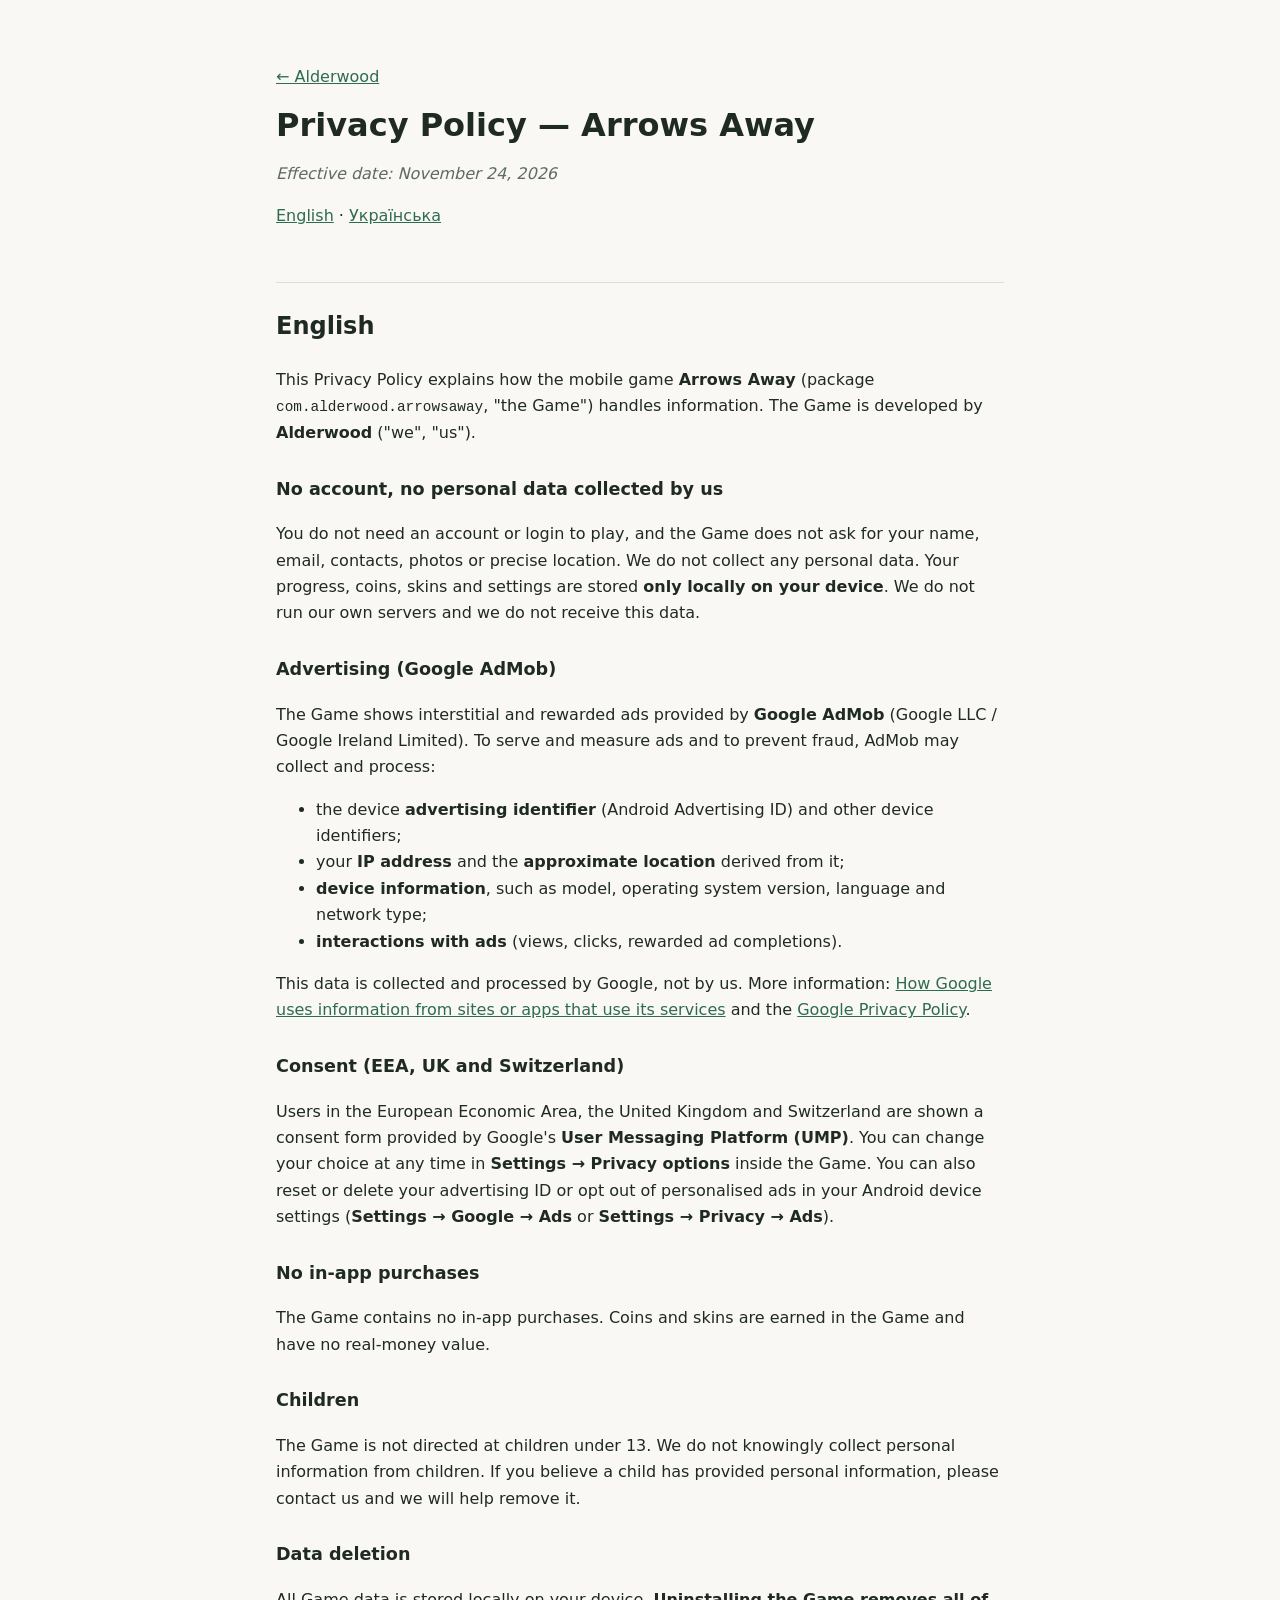
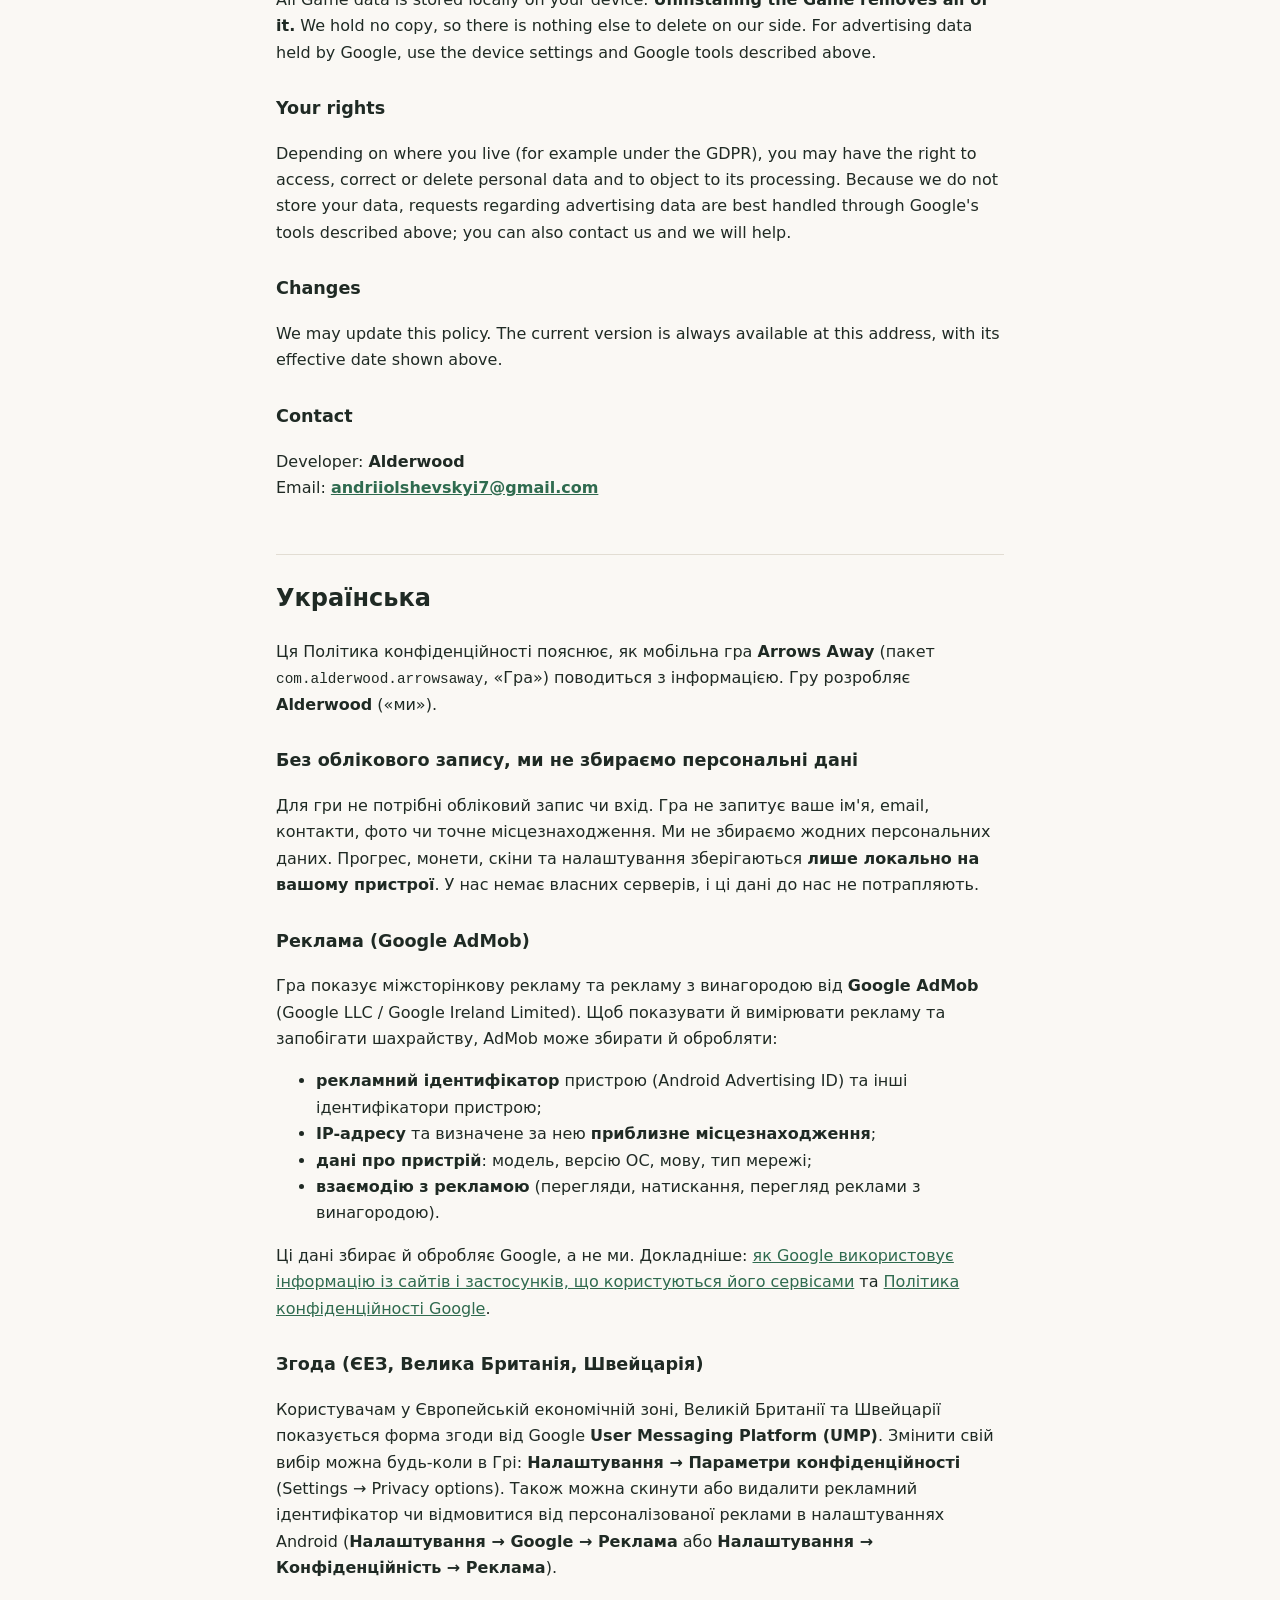
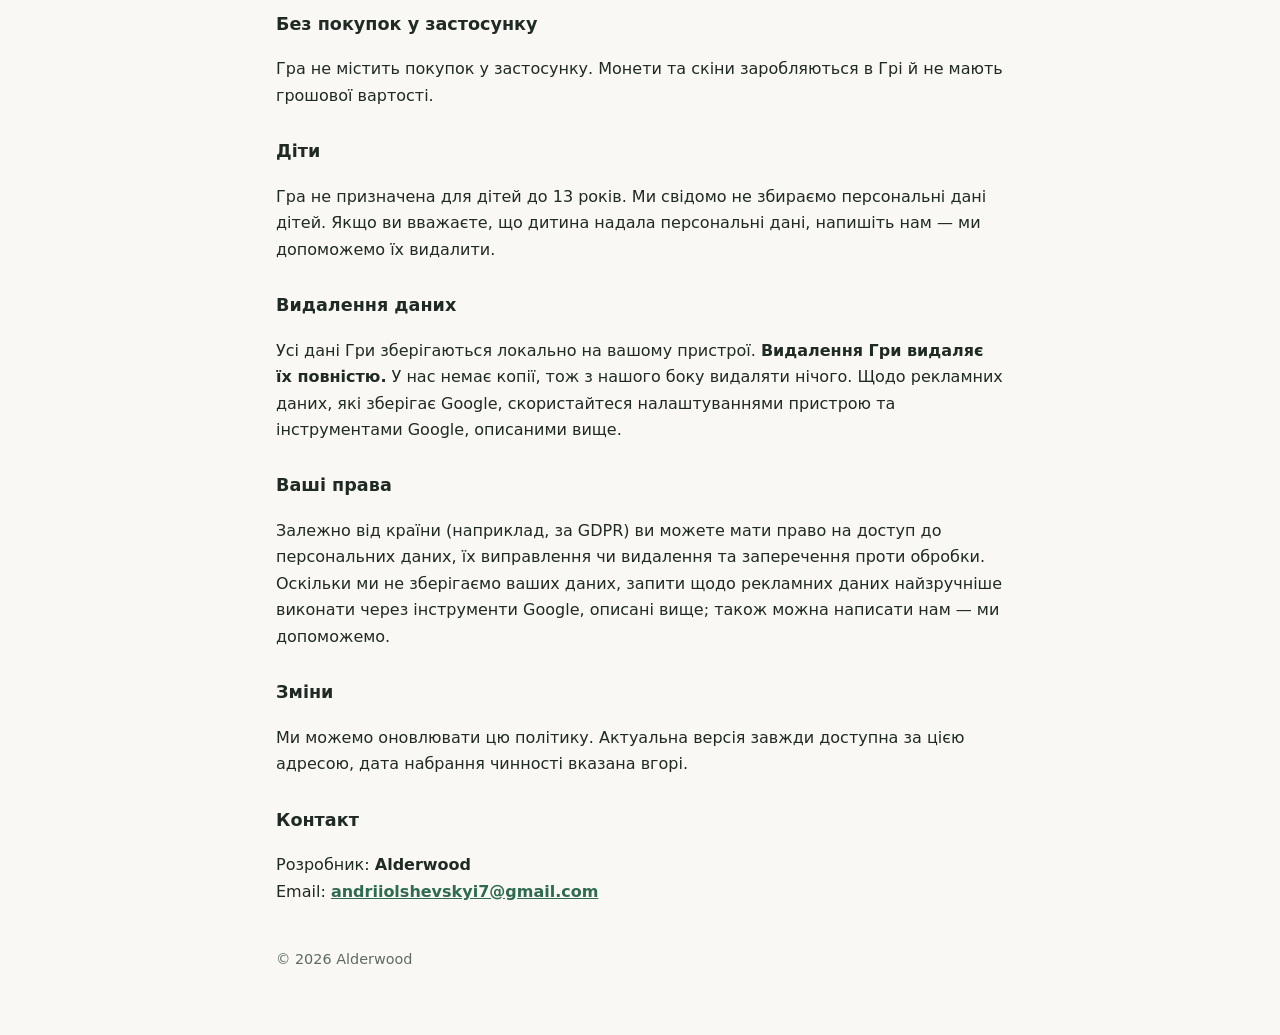
==== arrows-away/privacy/index.html @ 03f34696 "Add Arrows Away privacy policy and link it from home page Co-Authored-By: Claude Opus 5.5 <noreply@a" ====
<!doctype html>
<html lang="en">
<head>
<meta charset="utf-8">
<meta name="viewport" content="width=device-width,initial-scale=1">
<title>Privacy Policy — Arrows Away</title>
<meta name="description" content="Privacy Policy for the mobile game Arrows Away by Alderwood.">
<link rel="stylesheet" href="../../style.css">
</head>
<body>
<main>
<p><a href="../../">← Alderwood</a></p>

<h1>Privacy Policy — Arrows Away</h1>
<p class="muted"><em>Effective date: November 24, 2026</em></p>
<p><a href="#english">English</a> · <a href="#ukrainian">Українська</a></p>

<section id="english" lang="en">
<h2>English</h2>

<p>This Privacy Policy explains how the mobile game <strong>Arrows Away</strong> (package <code>com.alderwood.arrowsaway</code>, "the Game") handles information. The Game is developed by <strong>Alderwood</strong> ("we", "us").</p>

<h3>No account, no personal data collected by us</h3>
<p>You do not need an account or login to play, and the Game does not ask for your name, email, contacts, photos or precise location. We do not collect any personal data. Your progress, coins, skins and settings are stored <strong>only locally on your device</strong>. We do not run our own servers and we do not receive this data.</p>

<h3>Advertising (Google AdMob)</h3>
<p>The Game shows interstitial and rewarded ads provided by <strong>Google AdMob</strong> (Google LLC / Google Ireland Limited). To serve and measure ads and to prevent fraud, AdMob may collect and process:</p>
<ul>
  <li>the device <strong>advertising identifier</strong> (Android Advertising ID) and other device identifiers;</li>
  <li>your <strong>IP address</strong> and the <strong>approximate location</strong> derived from it;</li>
  <li><strong>device information</strong>, such as model, operating system version, language and network type;</li>
  <li><strong>interactions with ads</strong> (views, clicks, rewarded ad completions).</li>
</ul>
<p>This data is collected and processed by Google, not by us. More information: <a href="https://policies.google.com/technologies/partner-sites">How Google uses information from sites or apps that use its services</a> and the <a href="https://policies.google.com/privacy">Google Privacy Policy</a>.</p>

<h3>Consent (EEA, UK and Switzerland)</h3>
<p>Users in the European Economic Area, the United Kingdom and Switzerland are shown a consent form provided by Google's <strong>User Messaging Platform (UMP)</strong>. You can change your choice at any time in <strong>Settings → Privacy options</strong> inside the Game. You can also reset or delete your advertising ID or opt out of personalised ads in your Android device settings (<strong>Settings → Google → Ads</strong> or <strong>Settings → Privacy → Ads</strong>).</p>

<h3>No in-app purchases</h3>
<p>The Game contains no in-app purchases. Coins and skins are earned in the Game and have no real-money value.</p>

<h3>Children</h3>
<p>The Game is not directed at children under 13. We do not knowingly collect personal information from children. If you believe a child has provided personal information, please contact us and we will help remove it.</p>

<h3>Data deletion</h3>
<p>All Game data is stored locally on your device. <strong>Uninstalling the Game removes all of it.</strong> We hold no copy, so there is nothing else to delete on our side. For advertising data held by Google, use the device settings and Google tools described above.</p>

<h3>Your rights</h3>
<p>Depending on where you live (for example under the GDPR), you may have the right to access, correct or delete personal data and to object to its processing. Because we do not store your data, requests regarding advertising data are best handled through Google's tools described above; you can also contact us and we will help.</p>

<h3>Changes</h3>
<p>We may update this policy. The current version is always available at this address, with its effective date shown above.</p>

<h3>Contact</h3>
<p>Developer: <strong>Alderwood</strong><br>
Email: <a href="mailto:andriiolshevskyi7@gmail.com"><strong>andriiolshevskyi7@gmail.com</strong></a></p>
</section>

<section id="ukrainian" lang="uk">
<h2 id="українська">Українська</h2>

<p>Ця Політика конфіденційності пояснює, як мобільна гра <strong>Arrows Away</strong> (пакет <code>com.alderwood.arrowsaway</code>, «Гра») поводиться з інформацією. Гру розробляє <strong>Alderwood</strong> («ми»).</p>

<h3>Без облікового запису, ми не збираємо персональні дані</h3>
<p>Для гри не потрібні обліковий запис чи вхід. Гра не запитує ваше ім'я, email, контакти, фото чи точне місцезнаходження. Ми не збираємо жодних персональних даних. Прогрес, монети, скіни та налаштування зберігаються <strong>лише локально на вашому пристрої</strong>. У нас немає власних серверів, і ці дані до нас не потрапляють.</p>

<h3>Реклама (Google AdMob)</h3>
<p>Гра показує міжсторінкову рекламу та рекламу з винагородою від <strong>Google AdMob</strong> (Google LLC / Google Ireland Limited). Щоб показувати й вимірювати рекламу та запобігати шахрайству, AdMob може збирати й обробляти:</p>
<ul>
  <li><strong>рекламний ідентифікатор</strong> пристрою (Android Advertising ID) та інші ідентифікатори пристрою;</li>
  <li><strong>IP-адресу</strong> та визначене за нею <strong>приблизне місцезнаходження</strong>;</li>
  <li><strong>дані про пристрій</strong>: модель, версію ОС, мову, тип мережі;</li>
  <li><strong>взаємодію з рекламою</strong> (перегляди, натискання, перегляд реклами з винагородою).</li>
</ul>
<p>Ці дані збирає й обробляє Google, а не ми. Докладніше: <a href="https://policies.google.com/technologies/partner-sites?hl=uk">як Google використовує інформацію із сайтів і застосунків, що користуються його сервісами</a> та <a href="https://policies.google.com/privacy?hl=uk">Політика конфіденційності Google</a>.</p>

<h3>Згода (ЄЕЗ, Велика Британія, Швейцарія)</h3>
<p>Користувачам у Європейській економічній зоні, Великій Британії та Швейцарії показується форма згоди від Google <strong>User Messaging Platform (UMP)</strong>. Змінити свій вибір можна будь-коли в Грі: <strong>Налаштування → Параметри конфіденційності</strong> (Settings → Privacy options). Також можна скинути або видалити рекламний ідентифікатор чи відмовитися від персоналізованої реклами в налаштуваннях Android (<strong>Налаштування → Google → Реклама</strong> або <strong>Налаштування → Конфіденційність → Реклама</strong>).</p>

<h3>Без покупок у застосунку</h3>
<p>Гра не містить покупок у застосунку. Монети та скіни заробляються в Грі й не мають грошової вартості.</p>

<h3>Діти</h3>
<p>Гра не призначена для дітей до 13 років. Ми свідомо не збираємо персональні дані дітей. Якщо ви вважаєте, що дитина надала персональні дані, напишіть нам — ми допоможемо їх видалити.</p>

<h3>Видалення даних</h3>
<p>Усі дані Гри зберігаються локально на вашому пристрої. <strong>Видалення Гри видаляє їх повністю.</strong> У нас немає копії, тож з нашого боку видаляти нічого. Щодо рекламних даних, які зберігає Google, скористайтеся налаштуваннями пристрою та інструментами Google, описаними вище.</p>

<h3>Ваші права</h3>
<p>Залежно від країни (наприклад, за GDPR) ви можете мати право на доступ до персональних даних, їх виправлення чи видалення та заперечення проти обробки. Оскільки ми не зберігаємо ваших даних, запити щодо рекламних даних найзручніше виконати через інструменти Google, описані вище; також можна написати нам — ми допоможемо.</p>

<h3>Зміни</h3>
<p>Ми можемо оновлювати цю політику. Актуальна версія завжди доступна за цією адресою, дата набрання чинності вказана вгорі.</p>

<h3>Контакт</h3>
<p>Розробник: <strong>Alderwood</strong><br>
Email: <a href="mailto:andriiolshevskyi7@gmail.com"><strong>andriiolshevskyi7@gmail.com</strong></a></p>
</section>

<footer>© 2026 Alderwood</footer>
</main>
</body>
</html>
---- style.css ----
:root{--bg:#faf8f4;--fg:#1f2a24;--muted:#5d6b63;--accent:#2f6b4f;--line:#e2ddd3}
@media (prefers-color-scheme:dark){:root{--bg:#141a17;--fg:#e8ece9;--muted:#9aa8a0;--accent:#7cc6a0;--line:#2a332e}}
*{box-sizing:border-box}
body{margin:0;background:var(--bg);color:var(--fg);font:16px/1.65 system-ui,-apple-system,"Segoe UI",Roboto,sans-serif}
main{max-width:760px;margin:0 auto;padding:48px 16px 64px}
a{color:var(--accent)}
h1{font-size:2rem;line-height:1.2;margin:0 0 .25em}
h2{margin-top:2.2em;padding-top:1em;border-top:1px solid var(--line)}
h3{margin-top:1.6em;font-size:1.1rem}
.muted{color:var(--muted)}
.hero{min-height:70vh;display:flex;flex-direction:column;justify-content:center}
.hero h1{font-size:3rem;letter-spacing:-.02em}
.links a{display:inline-block;margin-right:1.2em}
footer{margin-top:3em;color:var(--muted);font-size:.9rem}
code{font-size:.9em}
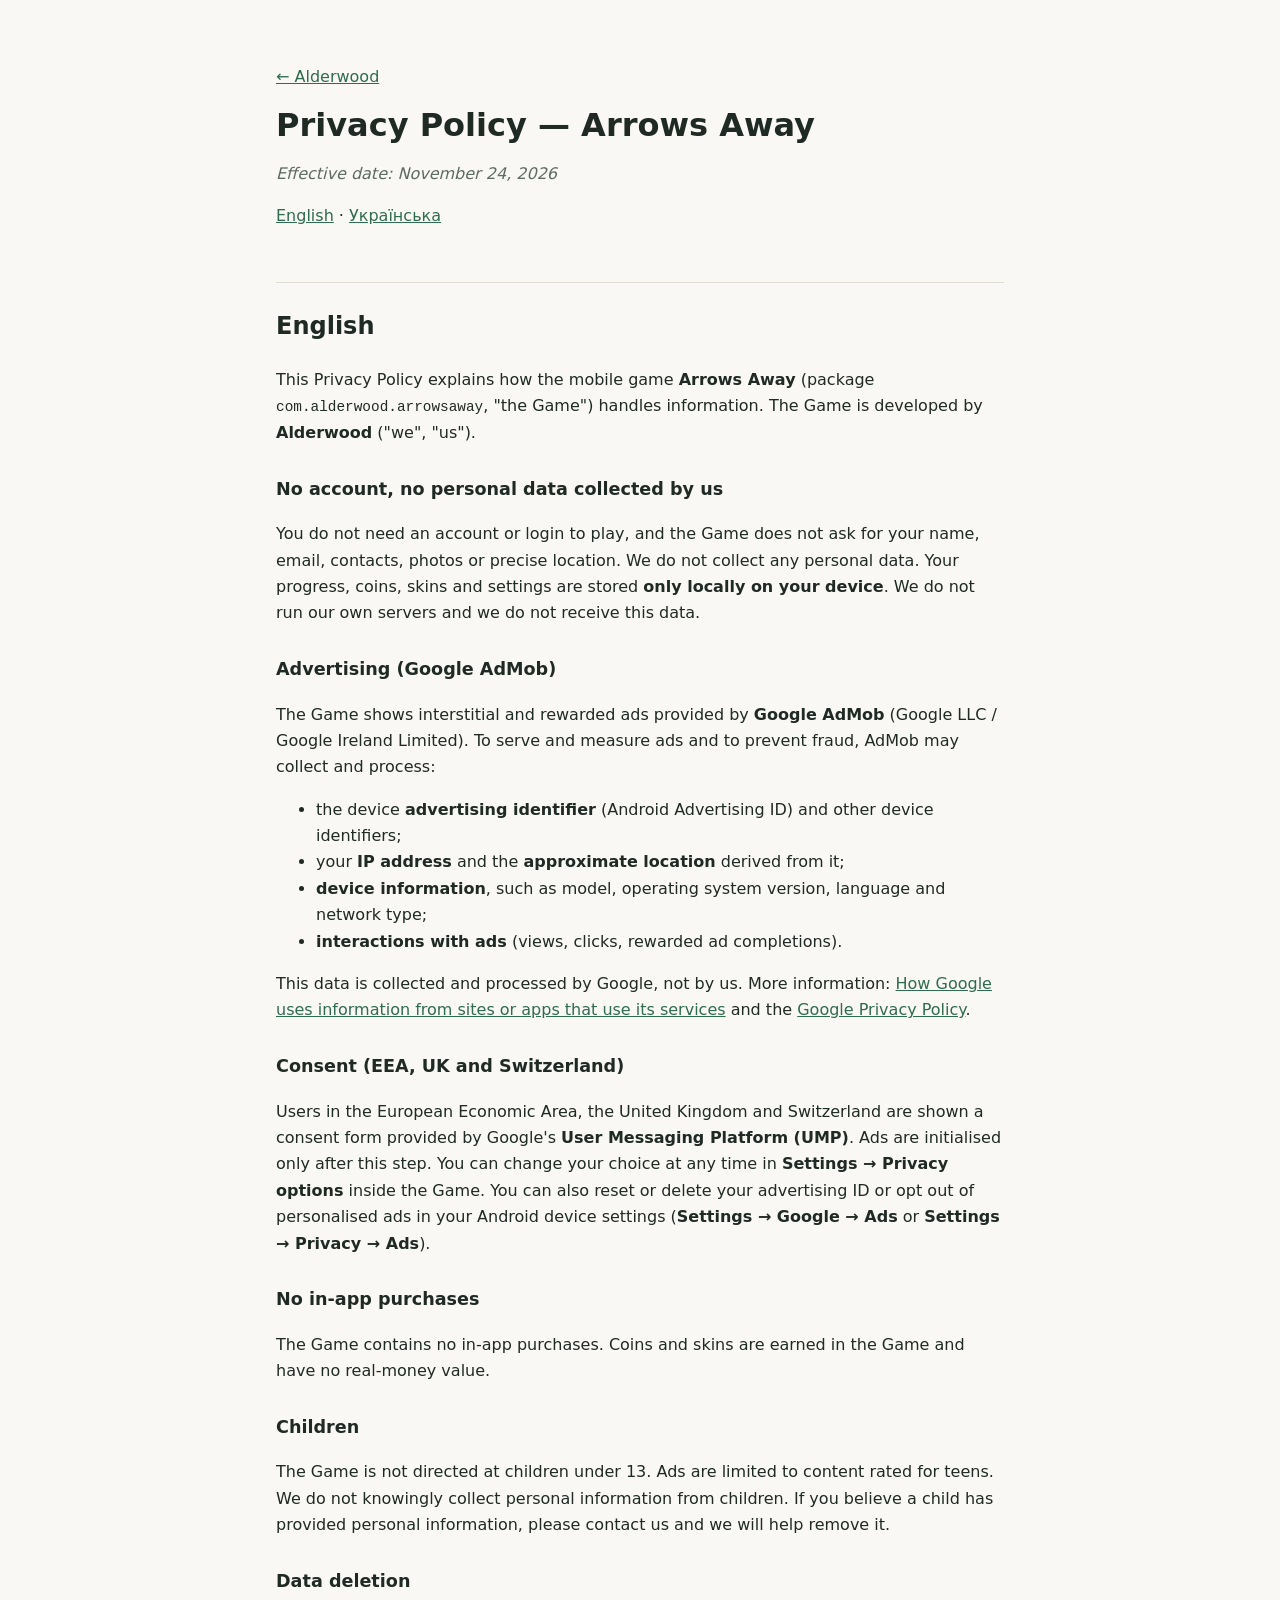
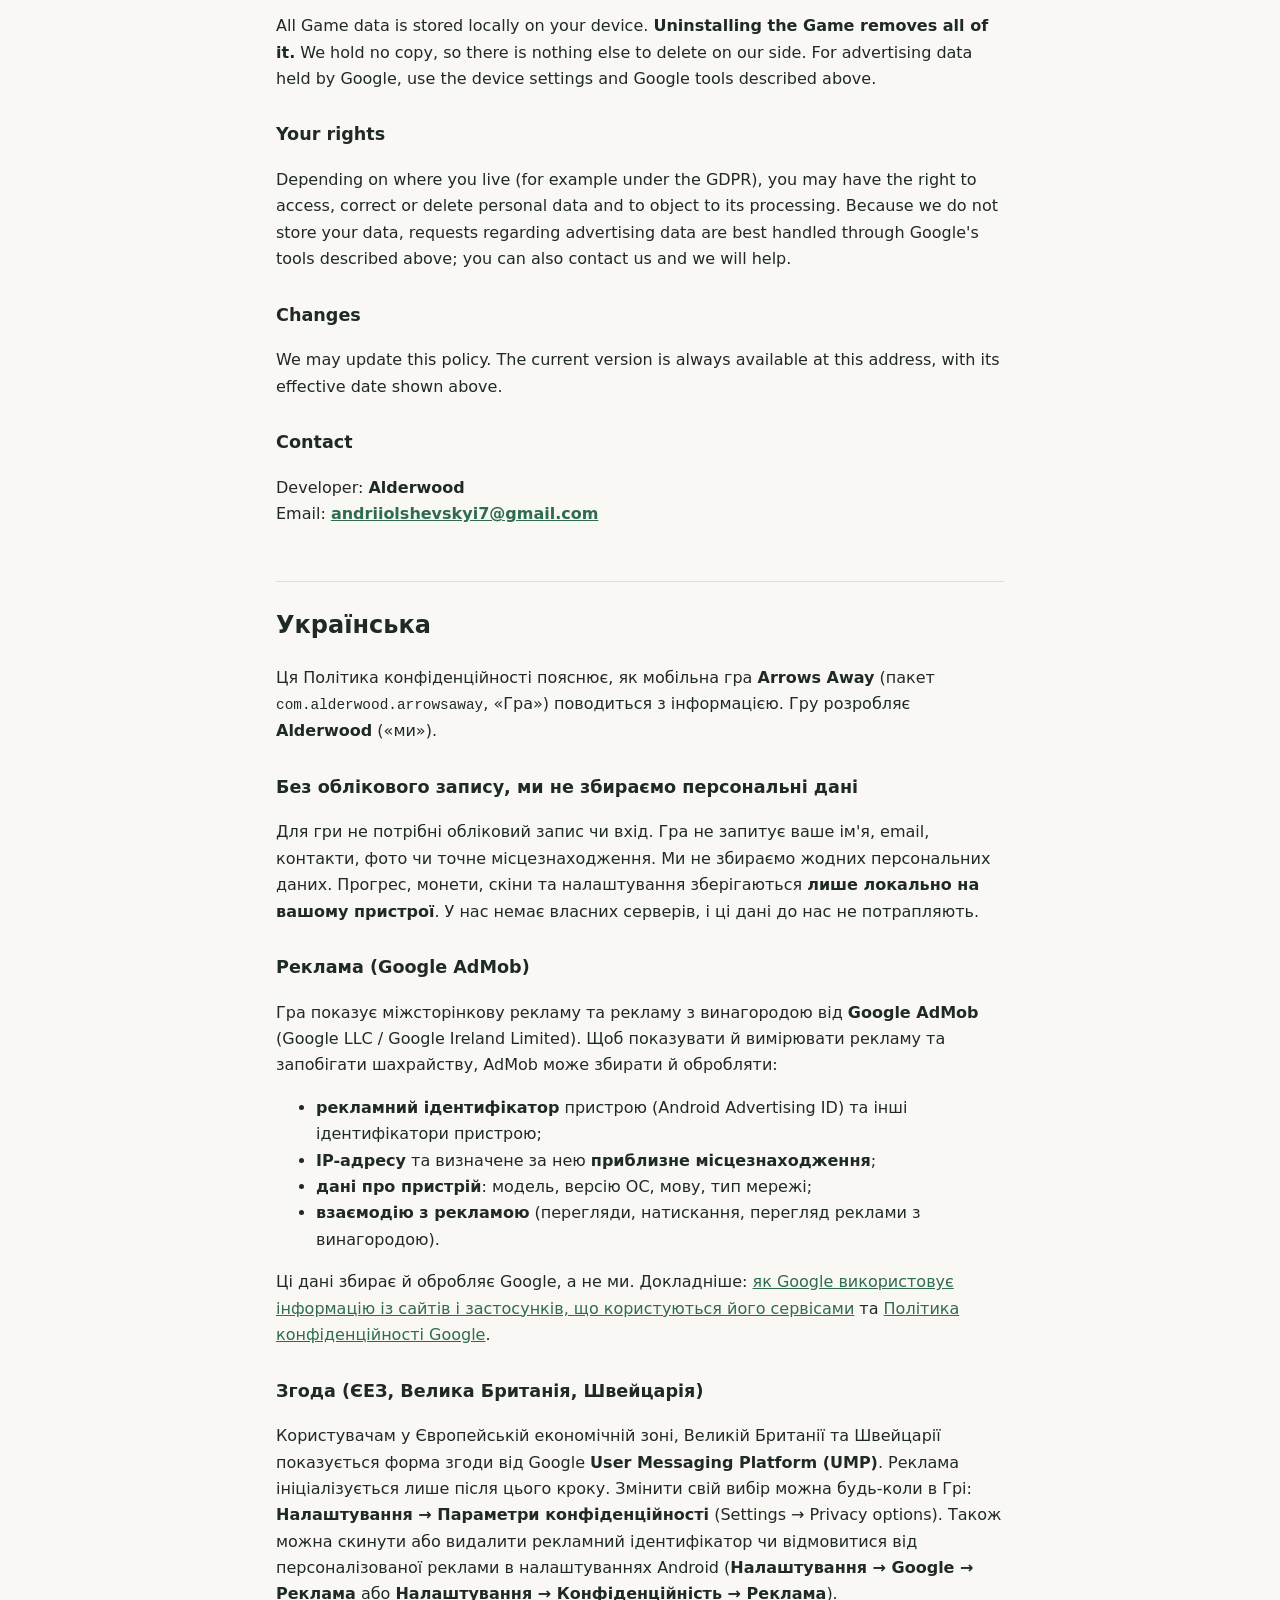
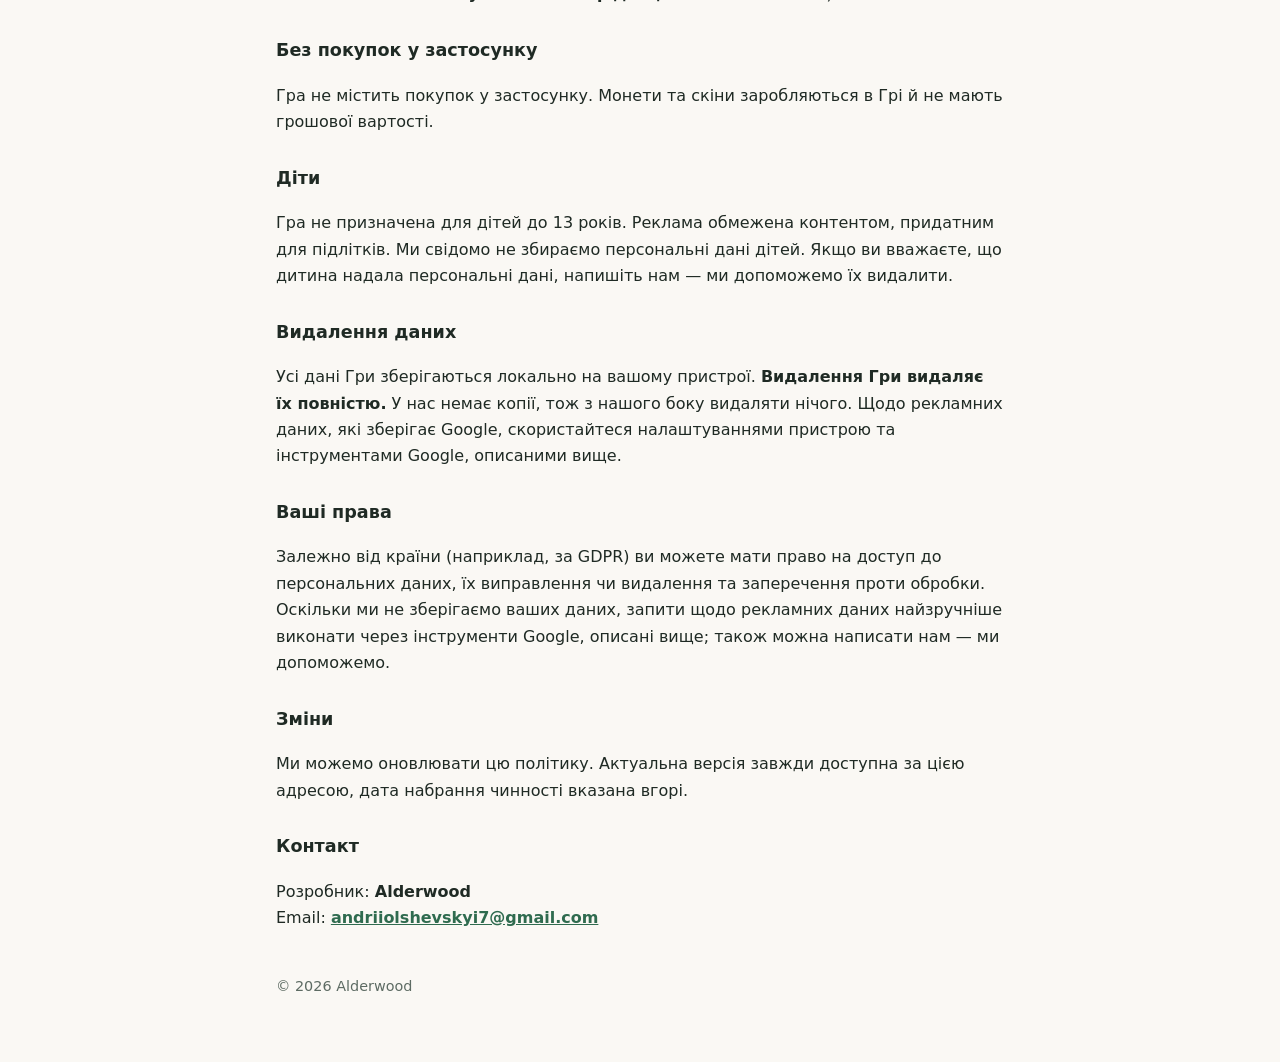
==== commit a4bb514a: "Arrows Away privacy: state consent-before-init and teen ad rating Co-Authored-By: Claude Opus 5.5 <n" ====
--- a/arrows-away/privacy/index.html
+++ b/arrows-away/privacy/index.html
@@ -34,13 +34,13 @@
 <p>This data is collected and processed by Google, not by us. More information: <a href="https://policies.google.com/technologies/partner-sites">How Google uses information from sites or apps that use its services</a> and the <a href="https://policies.google.com/privacy">Google Privacy Policy</a>.</p>
 
 <h3>Consent (EEA, UK and Switzerland)</h3>
-<p>Users in the European Economic Area, the United Kingdom and Switzerland are shown a consent form provided by Google's <strong>User Messaging Platform (UMP)</strong>. You can change your choice at any time in <strong>Settings → Privacy options</strong> inside the Game. You can also reset or delete your advertising ID or opt out of personalised ads in your Android device settings (<strong>Settings → Google → Ads</strong> or <strong>Settings → Privacy → Ads</strong>).</p>
+<p>Users in the European Economic Area, the United Kingdom and Switzerland are shown a consent form provided by Google's <strong>User Messaging Platform (UMP)</strong>. Ads are initialised only after this step. You can change your choice at any time in <strong>Settings → Privacy options</strong> inside the Game. You can also reset or delete your advertising ID or opt out of personalised ads in your Android device settings (<strong>Settings → Google → Ads</strong> or <strong>Settings → Privacy → Ads</strong>).</p>
 
 <h3>No in-app purchases</h3>
 <p>The Game contains no in-app purchases. Coins and skins are earned in the Game and have no real-money value.</p>
 
 <h3>Children</h3>
-<p>The Game is not directed at children under 13. We do not knowingly collect personal information from children. If you believe a child has provided personal information, please contact us and we will help remove it.</p>
+<p>The Game is not directed at children under 13. Ads are limited to content rated for teens. We do not knowingly collect personal information from children. If you believe a child has provided personal information, please contact us and we will help remove it.</p>
 
 <h3>Data deletion</h3>
 <p>All Game data is stored locally on your device. <strong>Uninstalling the Game removes all of it.</strong> We hold no copy, so there is nothing else to delete on our side. For advertising data held by Google, use the device settings and Google tools described above.</p>
@@ -75,13 +75,13 @@
 <p>Ці дані збирає й обробляє Google, а не ми. Докладніше: <a href="https://policies.google.com/technologies/partner-sites?hl=uk">як Google використовує інформацію із сайтів і застосунків, що користуються його сервісами</a> та <a href="https://policies.google.com/privacy?hl=uk">Політика конфіденційності Google</a>.</p>
 
 <h3>Згода (ЄЕЗ, Велика Британія, Швейцарія)</h3>
-<p>Користувачам у Європейській економічній зоні, Великій Британії та Швейцарії показується форма згоди від Google <strong>User Messaging Platform (UMP)</strong>. Змінити свій вибір можна будь-коли в Грі: <strong>Налаштування → Параметри конфіденційності</strong> (Settings → Privacy options). Також можна скинути або видалити рекламний ідентифікатор чи відмовитися від персоналізованої реклами в налаштуваннях Android (<strong>Налаштування → Google → Реклама</strong> або <strong>Налаштування → Конфіденційність → Реклама</strong>).</p>
+<p>Користувачам у Європейській економічній зоні, Великій Британії та Швейцарії показується форма згоди від Google <strong>User Messaging Platform (UMP)</strong>. Реклама ініціалізується лише після цього кроку. Змінити свій вибір можна будь-коли в Грі: <strong>Налаштування → Параметри конфіденційності</strong> (Settings → Privacy options). Також можна скинути або видалити рекламний ідентифікатор чи відмовитися від персоналізованої реклами в налаштуваннях Android (<strong>Налаштування → Google → Реклама</strong> або <strong>Налаштування → Конфіденційність → Реклама</strong>).</p>
 
 <h3>Без покупок у застосунку</h3>
 <p>Гра не містить покупок у застосунку. Монети та скіни заробляються в Грі й не мають грошової вартості.</p>
 
 <h3>Діти</h3>
-<p>Гра не призначена для дітей до 13 років. Ми свідомо не збираємо персональні дані дітей. Якщо ви вважаєте, що дитина надала персональні дані, напишіть нам — ми допоможемо їх видалити.</p>
+<p>Гра не призначена для дітей до 13 років. Реклама обмежена контентом, придатним для підлітків. Ми свідомо не збираємо персональні дані дітей. Якщо ви вважаєте, що дитина надала персональні дані, напишіть нам — ми допоможемо їх видалити.</p>
 
 <h3>Видалення даних</h3>
 <p>Усі дані Гри зберігаються локально на вашому пристрої. <strong>Видалення Гри видаляє їх повністю.</strong> У нас немає копії, тож з нашого боку видаляти нічого. Щодо рекламних даних, які зберігає Google, скористайтеся налаштуваннями пристрою та інструментами Google, описаними вище.</p>
